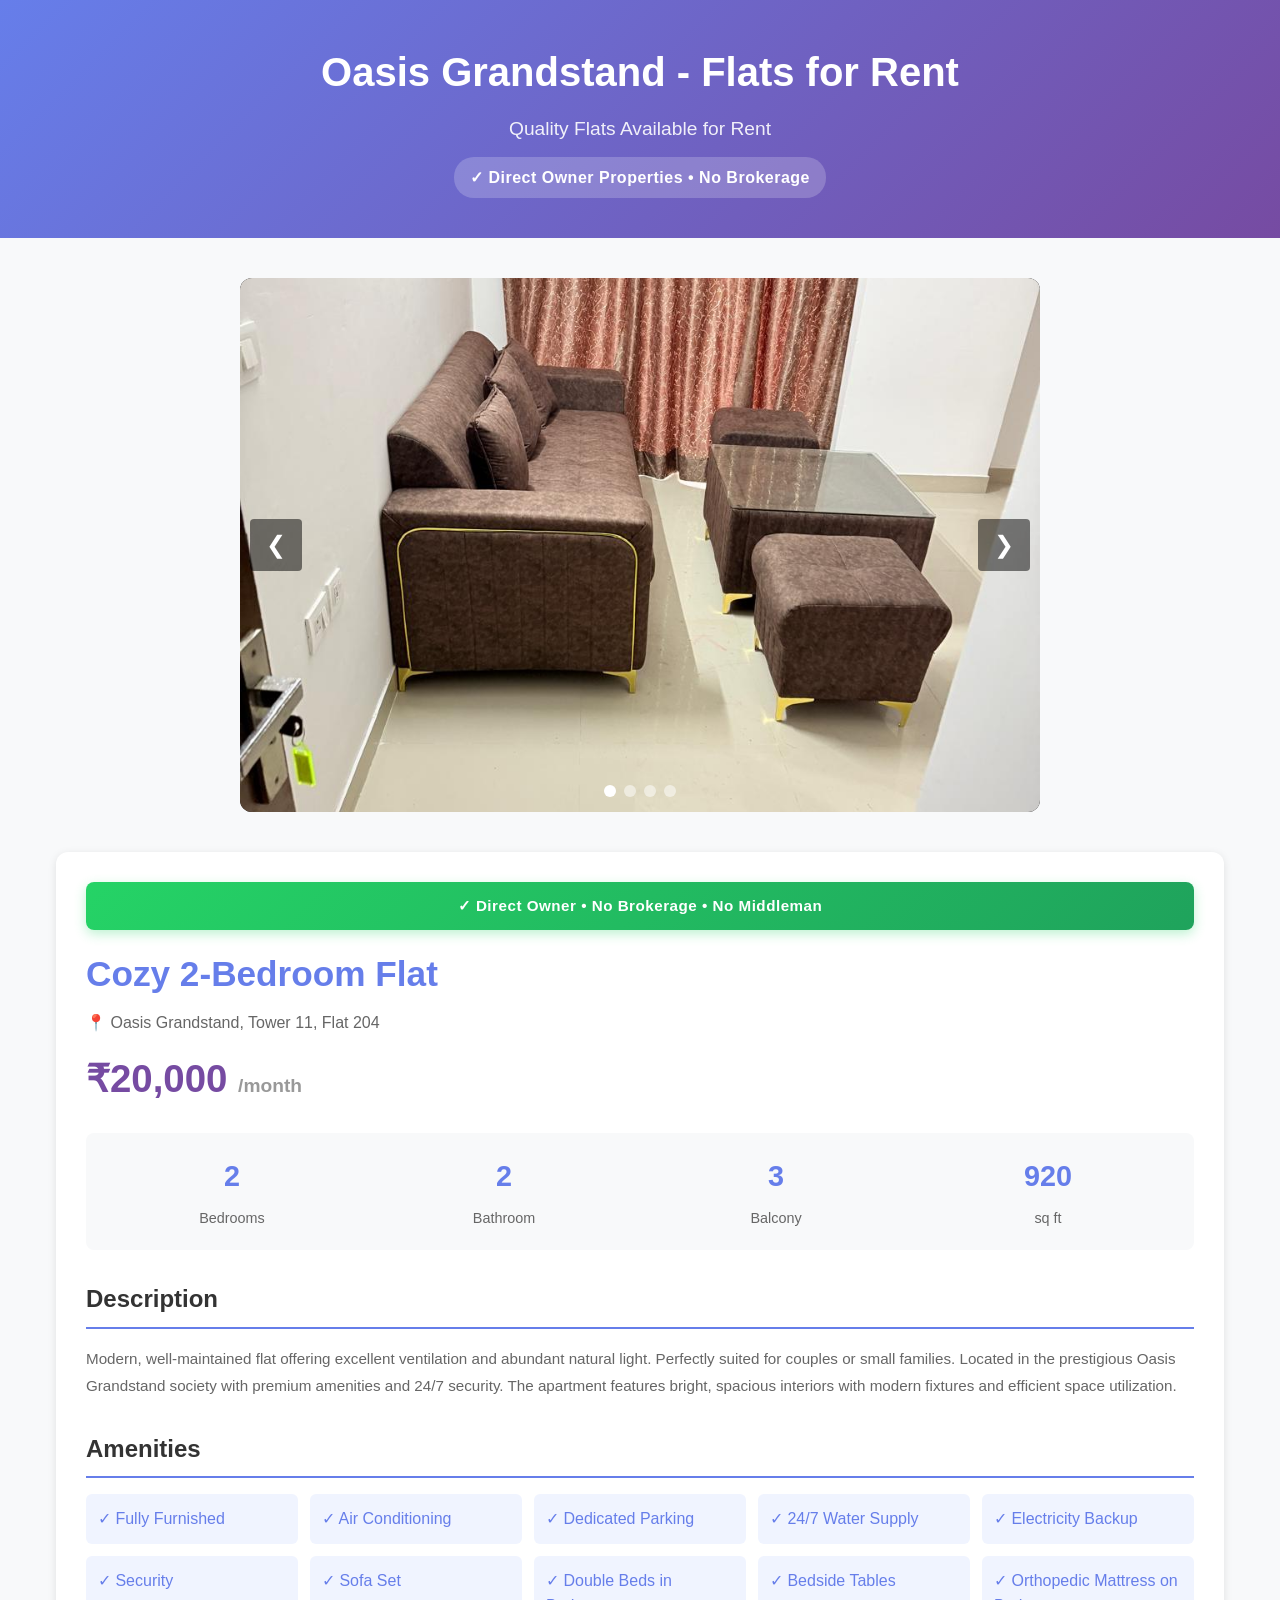
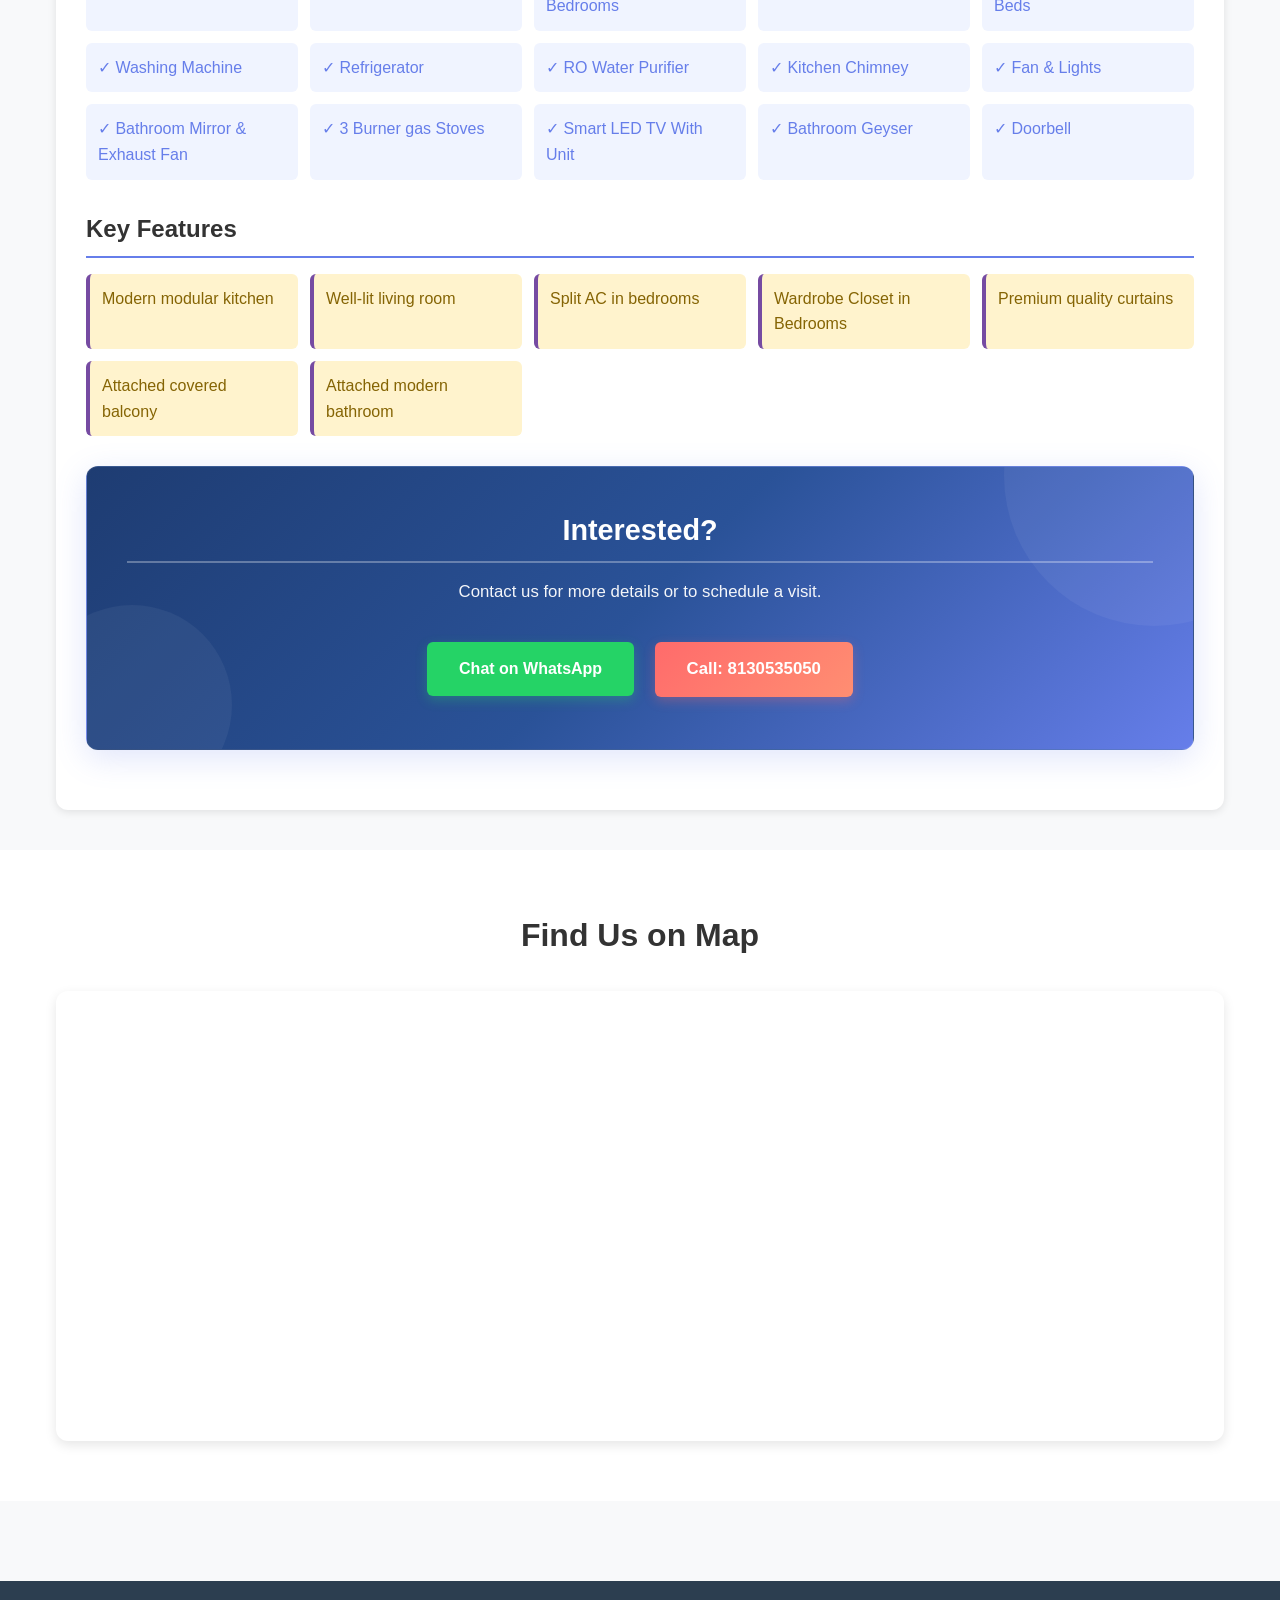
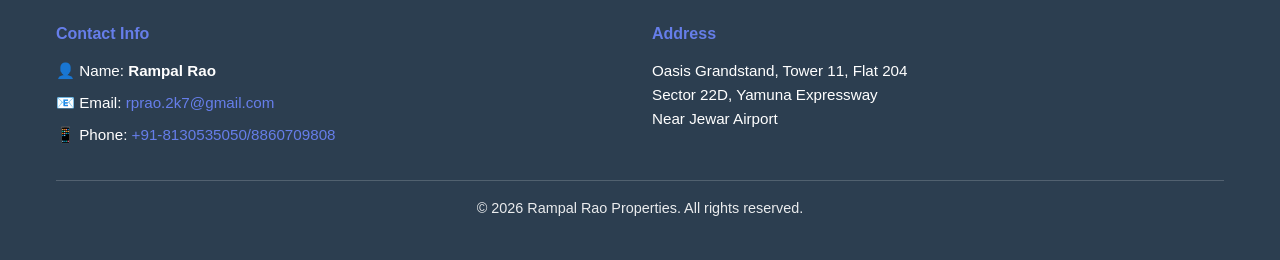
==== phoenix-204.html @ 19b85dd9 "file name renamed" ====
<!DOCTYPE html>
<html lang="en">
<head>
    <meta charset="UTF-8">
    <meta name="viewport" content="width=device-width, initial-scale=1.0">
    <title>Spacious 2-BHK Flat</title>
    <link rel="stylesheet" href="styles.css">
    <link rel="stylesheet" href="property.css">
</head>
<body>
    <header>
        <div class="container">
            <h1>Oasis Grandstand - Flats for Rent</h1>
            <p class="tagline">Quality Flats Available for Rent</p>
            <p class="direct-owner-badge">✓ Direct Owner Properties • No Brokerage</p>
        </div>
    </header>

    <nav class="mobile-nav">
        <a href="index.html" class="nav-link">← Back</a>
        <a href="#contact" class="nav-link">Contact</a>
    </nav>

    <main>
        <div class="container">
            <section class="property-detail">
                <!-- Image Slider -->
                <div class="slider-container">
                    <div class="slider">
                        <img class="slide active" src="images/flat1-1.jpg" alt="Living Room">
                        <img class="slide" src="images/flat1-2.jpg" alt="Master Bedroom">
                        <img class="slide" src="images/flat1-3.jpg" alt="Kitchen">
                        <img class="slide" src="images/flat1-4.jpg" alt="Bathroom1">
                        <img class="slide" src="images/flat1-5.jpg" alt="Bathroom-1">
                        <img class="slide" src="images/flat1-6.jpg" alt="Bathroom-2">
                        <img class="slide" src="images/flat1-7.jpg" alt="Kitchen-1">
                        <img class="slide" src="images/flat1-8.jpg" alt="Kitchen-2">
                        <img class="slide" src="images/flat1-9.jpg" alt="TV Unit">
                        <img class="slide" src="images/flat1-10.jpg" alt="Balcony View">

                    </div>
                    <button class="slider-btn prev" onclick="changeSlide(-1)">❮</button>
                    <button class="slider-btn next" onclick="changeSlide(1)">❯</button>
                    <div class="slider-dots">
                        <span class="dot active" onclick="currentSlide(0)"></span>
                        <span class="dot" onclick="currentSlide(1)"></span>
                        <span class="dot" onclick="currentSlide(2)"></span>
                        <span class="dot" onclick="currentSlide(3)"></span>
                    </div>
                </div>

                <!-- Video Section -->
                <!--<div class="video-section">
                    <h2>📹 Virtual Tour</h2>
                    <div class="video-container">
                        <iframe width="100%" height="500" src="https://www.youtube.com/embed/dQw4w9WgXcQ" allow="accelerometer; autoplay; clipboard-write; encrypted-media; gyroscope; picture-in-picture" allowfullscreen></iframe>
                    </div>
                    <p class="video-description">Watch a complete virtual tour of our beautiful 2-bedroom flat. See the spacious living areas, modern kitchen, comfortable bedrooms, and premium amenities.</p>
                </div>-->

                <!-- Property Details -->
                <div class="property-info">
                    <div class="no-brokerage-badge">✓ Direct Owner • No Brokerage • No Middleman</div>
                    <h1>Cozy 2-Bedroom Flat</h1>
                    <p class="location">📍 Oasis Grandstand, Tower 11, Flat 204</p>
                    <p class="price-large">₹20,000 <span class="period">/month</span></p>

                    <!-- Basic Info -->
                    <div class="property-stats">
                        <div class="stat">
                            <span class="stat-value">2</span>
                            <span class="stat-label">Bedrooms</span>
                        </div>
                        <div class="stat">
                            <span class="stat-value">2</span>
                            <span class="stat-label">Bathroom</span>
                        </div>
                        <div class="stat">
                            <span class="stat-value">3</span>
                            <span class="stat-label">Balcony</span>
                        </div>
                        <div class="stat">
                            <span class="stat-value">920</span>
                            <span class="stat-label">sq ft</span>
                        </div>
                    </div>

                    <!-- Description -->
                    <div class="description-section">
                        <h2>Description</h2>
                        <p>Modern, well-maintained flat offering excellent ventilation and abundant natural light. Perfectly suited for couples or small families. Located in the prestigious Oasis Grandstand society with premium amenities and 24/7 security. The apartment features bright, spacious interiors with modern fixtures and efficient space utilization.</p>
                    </div>

                    <!-- Amenities -->
                    <div class="amenities-section">
                        <h2>Amenities</h2>
                        <ul class="amenities-list">
                            <li>✓ Fully Furnished</li>
                            <li>✓ Air Conditioning</li>
                            <li>✓ Dedicated Parking</li>
                            <li>✓ 24/7 Water Supply</li>
                            <li>✓ Electricity Backup</li>
                            <li>✓ Security</li>
                            <li>✓ Sofa Set</li>
                            <li>✓ Double Beds in Bedrooms</li>
                            <li>✓ Bedside Tables</li>
                            <li>✓ Orthopedic Mattress on Beds</li>
                            <li>✓ Washing Machine</li>
                            <li>✓ Refrigerator</li>
                            <li>✓ RO Water Purifier</li>
                            <li>✓ Kitchen Chimney</li>
                            <li>✓ Fan & Lights</li>
                            <li>✓ Bathroom Mirror & Exhaust Fan</li>
                            <li>✓ 3 Burner gas Stoves</li>
                            <li>✓ Smart LED TV With Unit </li>
                            <li>✓ Bathroom Geyser</li>
                            <li>✓ Doorbell</li>
                        </ul>
                    </div>

                    <!-- Features -->
                    <div class="features-section">
                        <h2>Key Features</h2>
                        <ul class="features-list">
                            <li>Modern modular kitchen</li>
                            <li>Well-lit living room</li>
                            <li>Split AC in bedrooms</li>
                            <li>Wardrobe Closet in Bedrooms</li>
                            <li>Premium quality curtains</li>
                            <li>Attached covered balcony</li>
                            <li>Attached modern bathroom</li>
                        </ul>
                    </div>

                    <!-- Contact -->
                    <div class="contact-section">
                        <h2>Interested?</h2>
                        <p>Contact us for more details or to schedule a visit.</p>
                        <a class="whatsapp" href="https://wa.me/918130535050" target="_blank">Chat on WhatsApp</a>
                        <a class="btn btn-primary btn-large" href="tel:+918130535050">Call: 8130535050</a>
                    </div>
                </div>
            </section>
        </div>

        <!-- Google Map Section -->
        <section class="map-section">
            <div class="container">
                <h2>Find Us on Map</h2>
                <div class="map-container">
                    <iframe src="https://maps.google.com/maps?q=oasis+grandstand+yamuna+expressway&t=&z=13&ie=UTF8&iwloc=&output=embed" width="100%" height="450" style="border:0;" allowfullscreen="" loading="lazy" referrerpolicy="no-referrer-when-downgrade"></iframe>
                </div>
            </div>
        </section>
    </main>

<footer id="contact">
        <div class="container">
            <div class="footer-content">
                <div class="footer-section">
                    <h4>Contact Info</h4>
                    <p>👤 Name: <strong>Rampal Rao</strong></p>
                    <p>📧 Email: <a href="mailto:contact@rprao.2k7@gmail.com">rprao.2k7@gmail.com</a></p>
                    <p>📱 Phone: <a href="tel:+91-8130535050">+91-8130535050/8860709808</a></p>
                </div>
                <div class="footer-section">
                    <h4>Address</h4>
                    <p>Oasis Grandstand, Tower 11, Flat 204<br />Sector 22D, Yamuna Expressway<br />Near Jewar Airport</p>
                </div>
            </div>
            <p class="copyright">&copy; 2026 Rampal Rao Properties. All rights reserved.</p>
        </div>
    </footer>

    <script src="property.js"></script>
</body>
</html>
---- styles.css ----
* {
    margin: 0;
    padding: 0;
    box-sizing: border-box;
}

html {
    scroll-behavior: smooth;
}

body {
    font-family: -apple-system, BlinkMacSystemFont, 'Segoe UI', Roboto, Oxygen, Ubuntu, Cantarell, sans-serif;
    line-height: 1.6;
    color: #333;
    background-color: #f8f9fa;
}

.container {
    max-width: 1200px;
    margin: 0 auto;
    padding: 0 16px;
}

/* Header */
header {
    background: linear-gradient(135deg, #667eea 0%, #764ba2 100%);
    color: white;
    padding: 40px 16px;
    text-align: center;
}

header h1 {
    font-size: clamp(1.8em, 5vw, 2.5em);
    margin-bottom: 10px;
    word-break: break-word;
}

.tagline {
    font-size: clamp(1em, 4vw, 1.2em);
    opacity: 0.9;
}

.direct-owner-badge {
    font-size: clamp(0.85em, 3vw, 1em);
    background: rgba(255, 255, 255, 0.2);
    padding: 8px 16px;
    border-radius: 20px;
    display: inline-block;
    margin-top: 12px;
    font-weight: 600;
    letter-spacing: 0.5px;
}

/* Mobile Navigation */
.mobile-nav {
    display: none;
    background: #667eea;
    padding: 10px 0;
    position: sticky;
    top: 0;
    z-index: 100;
}

.mobile-nav a {
    display: inline-block;
    color: white;
    text-decoration: none;
    padding: 10px 16px;
    font-size: 0.95em;
    transition: background 0.3s ease;
}

.mobile-nav a:active {
    background: rgba(0,0,0,0.2);
}

/* Main Content */
main {
    padding: 40px 0;
}

.listings h2 {
    text-align: center;
    font-size: clamp(1.5em, 5vw, 2em);
    margin-bottom: 30px;
    color: #333;
}

/* Flat Cards */
.flat-card {
    background: white;
    border-radius: 12px;
    overflow: hidden;
    margin-bottom: 30px;
    box-shadow: 0 2px 8px rgba(0,0,0,0.1);
    transition: transform 0.3s ease, box-shadow 0.3s ease;
    display: grid;
    grid-template-columns: 1fr 1fr;
    gap: 0;
}

.flat-card:active,
.flat-card:hover {
    transform: translateY(-4px);
    box-shadow: 0 4px 16px rgba(0,0,0,0.15);
}

.flat-image-wrapper {
    overflow: hidden;
    background: #e9ecef;
    min-height: 250px;
}

.flat-card img {
    width: 100%;
    height: 100%;
    object-fit: cover;
    display: block;
}

.flat-details {
    padding: 24px;
    display: flex;
    flex-direction: column;
    justify-content: space-between;
}

.flat-details h3 {
    font-size: clamp(1.3em, 4vw, 1.8em);
    color: #667eea;
    margin-bottom: 8px;
}

.location {
    color: #666;
    font-size: 1em;
    margin-bottom: 12px;
}

.features {
    list-style: none;
    display: grid;
    grid-template-columns: 1fr 1fr;
    gap: 8px;
    margin-bottom: 12px;
    font-size: 0.9em;
}

.features li {
    padding: 6px 0;
    border-bottom: 1px solid #eee;
}

.features li:before {
    content: "✓ ";
    color: #667eea;
    font-weight: bold;
}

.description {
    color: #666;
    margin-bottom: 16px;
    font-size: 0.9em;
    line-height: 1.5;
}

.price {
    font-size: clamp(1.3em, 4vw, 1.8em);
    color: #764ba2;
    font-weight: bold;
    margin-bottom: 16px;
}

.period {
    font-size: 0.55em;
    color: #999;
}

/* Buttons */
.btn {
    padding: 14px 24px;
    border: none;
    border-radius: 6px;
    font-size: 1em;
    cursor: pointer;
    transition: all 0.3s ease;
    font-weight: 600;
    text-align: center;
    min-height: 44px;
    display: flex;
    align-items: center;
    justify-content: center;
}

.btn-primary {
    background: linear-gradient(135deg, #667eea 0%, #764ba2 100%);
    color: white;
}

.btn-primary:active {
    transform: scale(0.98);
}

.btn-primary:hover {
    opacity: 0.9;
}

/* Footer */
footer {
    background: #2c3e50;
    color: white;
    padding: 40px 16px;
    margin-top: 40px;
}

.footer-content {
    display: grid;
    grid-template-columns: repeat(auto-fit, minmax(200px, 1fr));
    gap: 24px;
    margin-bottom: 24px;
}

.footer-section h4 {
    margin-bottom: 12px;
    color: #667eea;
}

.footer-section p {
    margin-bottom: 8px;
    font-size: 0.95em;
}

footer a {
    color: #667eea;
    text-decoration: none;
    transition: opacity 0.3s ease;
}

footer a:active,
footer a:hover {
    opacity: 0.8;
}

.copyright {
    text-align: center;
    border-top: 1px solid rgba(255,255,255,0.2);
    padding-top: 16px;
    font-size: 0.9em;
    opacity: 0.9;
}

#visit-counter {
    margin-left: 12px;
    padding: 4px 8px;
    background: rgba(255,255,255,0.1);
    border-radius: 4px;
    display: inline-block;
}

#visit-counter strong {
    color: #FFD700;
    font-weight: 700;
}

/* Tablet (768px and below) */
@media (max-width: 768px) {
    .container {
        padding: 0 12px;
    }

    header {
        padding: 30px 12px;
    }

    header h1 {
        font-size: 1.6em;
    }

    .tagline {
        font-size: 1em;
    }

    .direct-owner-badge {
        font-size: 0.8em;
        padding: 6px 12px;
        margin-top: 10px;
    }

    .mobile-nav {
        display: flex;
        gap: 0;
    }

    .mobile-nav a {
        flex: 1;
        text-align: center;
        padding: 12px 8px;
    }

    main {
        padding: 30px 0;
    }

    .listings h2 {
        font-size: 1.4em;
        margin-bottom: 24px;
    }

    .flat-card {
        grid-template-columns: 1fr;
        margin-bottom: 24px;
    }

    .flat-image-wrapper {
        min-height: 280px;
    }

    .flat-details {
        padding: 20px;
    }

    .flat-details h3 {
        font-size: 1.4em;
    }

    .features {
        grid-template-columns: 1fr 1fr;
    }

    .footer-content {
        grid-template-columns: 1fr;
        gap: 16px;
    }
}

/* Mobile (480px and below) */
@media (max-width: 480px) {
    .container {
        padding: 0 12px;
    }

    header {
        padding: 24px 12px;
    }

    header h1 {
        font-size: 1.4em;
    }

    .tagline {
        font-size: 0.9em;
    }

    .direct-owner-badge {
        font-size: 0.75em;
        padding: 6px 10px;
        margin-top: 8px;
        letter-spacing: 0px;
    }

    .mobile-nav {
        padding: 24px 0;
    }

    .listings h2 {
        font-size: 1.2em;
        margin-bottom: 20px;
    }

    .flat-details {
        padding: 16px;
    }

    .flat-details h3 {
        font-size: 1.2em;
        margin-bottom: 6px;
    }

    .location {
        font-size: 0.9em;
    }

    .features {
        grid-template-columns: 1fr;
        gap: 4px;
        font-size: 0.85em;
    }

    .features li {
        padding: 4px 0;
    }

    .description {
        font-size: 0.85em;
        margin-bottom: 12px;
    }

    .price {
        font-size: 1.4em;
        margin-bottom: 12px;
    }

    .btn {
        padding: 12px 20px;
        min-height: 40px;
        font-size: 0.95em;
    }

    footer {
        padding: 30px 12px;
    }

    .footer-content {
        gap: 12px;
    }

    .footer-section h4 {
        font-size: 0.95em;
    }

    .footer-section p {
        font-size: 0.85em;
    }

    .copyright {
        font-size: 0.8em;
    }
}

/* Map Section */
.map-section {
    background: white;
    padding: 60px 0;
    margin-bottom: 0;
}

.map-section h2 {
    text-align: center;
    font-size: clamp(1.5em, 5vw, 2em);
    margin-bottom: 30px;
    color: #333;
}

.map-container {
    width: 100%;
    border-radius: 12px;
    overflow: hidden;
    box-shadow: 0 4px 12px rgba(0, 0, 0, 0.1);
}

.map-container iframe {
    width: 100%;
    display: block;
    border: none;
}

@media (max-width: 768px) {
    .map-section {
        padding: 40px 0;
    }

    .map-section h2 {
        font-size: 1.4em;
        margin-bottom: 20px;
    }

    .map-container iframe {
        height: 350px !important;
    }
}

@media (max-width: 480px) {
    .map-section {
        padding: 30px 0;
    }

    .map-section h2 {
        font-size: 1.2em;
        margin-bottom: 16px;
    }

    .map-container iframe {
        height: 280px !important;
    }

    #visit-counter {
        display: block;
        margin-left: 0;
        margin-top: 12px;
        font-size: 0.85em;
    }
}
---- property.css ----
/* Image Slider */
.slider-container {
    position: relative;
    width: 100%;
    max-width: 800px;
    margin: 0 auto 40px;
    background: #000;
    border-radius: 12px;
    overflow: hidden;
}

.slider {
    position: relative;
    width: 100%;
    padding-bottom: 66.67%;
}

.slide {
    position: absolute;
    top: 0;
    left: 0;
    width: 100%;
    height: 100%;
    object-fit: cover;
    opacity: 0;
    transition: opacity 0.5s ease-in-out;
}

.slide.active {
    opacity: 1;
}

.slider-btn {
    position: absolute;
    top: 50%;
    transform: translateY(-50%);
    background: rgba(0,0,0,0.5);
    color: white;
    border: none;
    padding: 12px 16px;
    font-size: 1.5em;
    cursor: pointer;
    z-index: 10;
    transition: background 0.3s ease;
    border-radius: 4px;
}

.slider-btn:hover,
.slider-btn:active {
    background: rgba(0,0,0,0.8);
}

.slider-btn.prev {
    left: 10px;
}

.slider-btn.next {
    right: 10px;
}

.slider-dots {
    position: absolute;
    bottom: 15px;
    left: 50%;
    transform: translateX(-50%);
    display: flex;
    gap: 8px;
    z-index: 10;
}

.dot {
    width: 12px;
    height: 12px;
    border-radius: 50%;
    background: rgba(255,255,255,0.5);
    cursor: pointer;
    transition: background 0.3s ease;
}

.dot.active {
    background: white;
}

.dot:hover {
    background: rgba(255,255,255,0.8);
}

/* Property Details */
.property-detail {
    margin-bottom: 40px;
}

/* Video Section */
.video-section {
    background: white;
    padding: 30px;
    border-radius: 12px;
    box-shadow: 0 2px 8px rgba(0,0,0,0.1);
    margin-bottom: 30px;
}

.video-section h2 {
    font-size: 1.6em;
    color: #667eea;
    margin-bottom: 20px;
    text-align: center;
}

.video-container {
    width: 100%;
    max-width: 900px;
    margin: 0 auto 20px;
    border-radius: 8px;
    overflow: hidden;
    box-shadow: 0 4px 12px rgba(0,0,0,0.1);
}

.video-container iframe {
    width: 100%;
    display: block;
    min-height: 400px;
}

.video-description {
    color: #666;
    font-size: 0.95em;
    line-height: 1.6;
    text-align: center;
    margin-top: 16px;
}

.property-info {
    background: white;
    padding: 30px;
    border-radius: 12px;
    box-shadow: 0 2px 8px rgba(0,0,0,0.1);
}

.no-brokerage-badge {
    background: linear-gradient(135deg, #25D366 0%, #1fa35c 100%);
    color: white;
    padding: 12px 16px;
    border-radius: 8px;
    font-weight: 600;
    font-size: 0.95em;
    margin-bottom: 16px;
    text-align: center;
    box-shadow: 0 4px 12px rgba(37, 211, 102, 0.3);
    letter-spacing: 0.5px;
}

.property-info h1 {
    font-size: clamp(1.8em, 5vw, 2.2em);
    color: #667eea;
    margin-bottom: 8px;
}

.price-large {
    font-size: clamp(1.8em, 5vw, 2.4em);
    color: #764ba2;
    font-weight: bold;
    margin-bottom: 24px;
}

.period {
    font-size: 0.5em;
    color: #999;
}

/* Property Stats */
.property-stats {
    display: grid;
    grid-template-columns: repeat(auto-fit, minmax(120px, 1fr));
    gap: 20px;
    margin-bottom: 30px;
    padding: 20px;
    background: #f8f9fa;
    border-radius: 8px;
}

.stat {
    text-align: center;
}

.stat-value {
    display: block;
    font-size: 1.8em;
    font-weight: bold;
    color: #667eea;
    margin-bottom: 8px;
}

.stat-label {
    display: block;
    font-size: 0.9em;
    color: #666;
}

/* Sections */
.description-section,
.amenities-section,
.features-section,
.contact-section {
    margin-bottom: 30px;
}

.description-section h2,
.amenities-section h2,
.features-section h2,
.contact-section h2 {
    font-size: 1.5em;
    color: #333;
    margin-bottom: 16px;
    border-bottom: 2px solid #667eea;
    padding-bottom: 8px;
}

.description-section p {
    color: #666;
    line-height: 1.8;
    font-size: 0.95em;
}

/* Amenities List */
.amenities-list {
    list-style: none;
    display: grid;
    grid-template-columns: repeat(auto-fit, minmax(200px, 1fr));
    gap: 12px;
}

.amenities-list li {
    padding: 12px;
    background: #f0f4ff;
    border-radius: 6px;
    color: #667eea;
    font-weight: 500;
}

/* Features List */
.features-list {
    list-style: none;
    display: grid;
    grid-template-columns: repeat(auto-fit, minmax(200px, 1fr));
    gap: 12px;
}

.features-list li {
    padding: 12px;
    background: #fff3cd;
    border-radius: 6px;
    color: #856404;
    font-weight: 500;
    border-left: 4px solid #764ba2;
}

/* Contact Section */
.contact-section {
    background: linear-gradient(135deg, #1e3c72 0%, #2a5298 50%, #667eea 100%);
    color: white;
    padding: 40px;
    border-radius: 12px;
    text-align: center;
    box-shadow: 0 8px 32px rgba(102, 126, 234, 0.2);
    border: 1px solid rgba(255, 255, 255, 0.1);
    position: relative;
    overflow: hidden;
}

.contact-section::before {
    content: '';
    position: absolute;
    top: -50%;
    right: -10%;
    width: 300px;
    height: 300px;
    background: rgba(255, 255, 255, 0.05);
    border-radius: 50%;
    z-index: 0;
}

.contact-section::after {
    content: '';
    position: absolute;
    bottom: -20%;
    left: -5%;
    width: 200px;
    height: 200px;
    background: rgba(255, 255, 255, 0.05);
    border-radius: 50%;
    z-index: 0;
}

.contact-section h2 {
    color: white;
    border-bottom-color: rgba(255, 255, 255, 0.3);
    position: relative;
    z-index: 1;
    font-size: 1.8em;
    margin-bottom: 16px;
    font-weight: 700;
}

.contact-section p {
    margin-bottom: 24px;
    font-size: 1.05em;
    position: relative;
    z-index: 1;
    line-height: 1.6;
    opacity: 0.95;
}

.btn-large {
    font-size: 1.1em;
    padding: 16px 40px;
    min-height: 48px;
}

/* WhatsApp Link */
.contact-section .whatsapp {
    display: inline-block;
    background: #25D366;
    color: white;
    padding: 14px 32px;
    border-radius: 6px;
    text-decoration: none;
    font-weight: 600;
    margin: 12px 8px;
    transition: all 0.3s ease;
    position: relative;
    z-index: 1;
    font-size: 1em;
    min-height: 44px;
    display: inline-flex;
    align-items: center;
    box-shadow: 0 4px 12px rgba(37, 211, 102, 0.3);
}

.contact-section .whatsapp:hover,
.contact-section .whatsapp:active {
    background: #1fa35c;
    transform: translateY(-2px);
    box-shadow: 0 6px 16px rgba(37, 211, 102, 0.4);
}

.contact-section .btn-primary {
    background: linear-gradient(135deg, #FF6B6B 0%, #FF8E72 100%);
    color: white;
    padding: 14px 32px;
    margin: 12px 8px;
    position: relative;
    z-index: 1;
    font-size: 1.05em;
    min-height: 48px;
    box-shadow: 0 4px 12px rgba(255, 107, 107, 0.3);
    transition: all 0.3s ease;
    text-decoration: none;
    display: inline-flex;
    align-items: center;
}

.contact-section .btn-primary:hover,
.contact-section .btn-primary:active {
    transform: translateY(-2px);
    box-shadow: 0 6px 16px rgba(255, 107, 107, 0.4);
}

/* Tablet Responsiveness */
@media (max-width: 768px) {
    .video-section {
        padding: 20px;
        margin-bottom: 20px;
    }

    .video-section h2 {
        font-size: 1.4em;
        margin-bottom: 16px;
    }

    .video-container iframe {
        min-height: 300px;
    }

    .video-description {
        font-size: 0.9em;
    }

    .property-info {
        padding: 20px;
    }

    .no-brokerage-badge {
        font-size: 0.9em;
        padding: 10px 14px;
        margin-bottom: 14px;
    }

    .property-info h1 {
        font-size: 1.6em;
    }

    .price-large {
        font-size: 1.8em;
    }

    .property-stats {
        grid-template-columns: 1fr 1fr 1fr;
        gap: 12px;
        padding: 16px;
    }

    .amenities-list,
    .features-list {
        grid-template-columns: 1fr;
    }

    .amenities-list li,
    .features-list li {
        padding: 10px;
        font-size: 0.9em;
    }

    .contact-section {
        padding: 28px;
    }
}

/* Mobile Responsiveness */
@media (max-width: 480px) {
    .video-section {
        padding: 16px;
        margin-bottom: 16px;
    }

    .video-section h2 {
        font-size: 1.2em;
        margin-bottom: 14px;
    }

    .video-container iframe {
        min-height: 220px;
    }

    .video-description {
        font-size: 0.85em;
        margin-top: 12px;
    }

    .property-info {
        padding: 16px;
    }

    .no-brokerage-badge {
        font-size: 0.85em;
        padding: 10px 12px;
        margin-bottom: 12px;
    }

    .property-info h1 {
        font-size: 1.4em;
    }

    .price-large {
        font-size: 1.6em;
    }

    .property-stats {
        grid-template-columns: 1fr;
        gap: 8px;
        padding: 12px;
    }

    .slider-btn {
        padding: 10px 12px;
        font-size: 1.2em;
    }

    .slider-btn.prev {
        left: 5px;
    }

    .slider-btn.next {
        right: 5px;
    }

    .description-section h2,
    .amenities-section h2,
    .features-section h2,
    .contact-section h2 {
        font-size: 1.2em;
    }

    .amenities-list li,
    .features-list li {
        padding: 8px;
        font-size: 0.85em;
    }

    .contact-section {
        padding: 20px;
    }

    .contact-section h2 {
        font-size: 1.4em;
    }

    .contact-section .whatsapp,
    .contact-section .btn-primary {
        display: flex;
        width: 100%;
        justify-content: center;
        margin: 10px 0;
        padding: 14px 20px;
    }

    .btn-large {
        font-size: 1em;
        padding: 14px 30px;
    }
}let currentSlideIndex = 0;

function changeSlide(n) {
    showSlide(currentSlideIndex += n);
}

function currentSlide(n) {
    showSlide(currentSlideIndex = n);
}

function showSlide(n) {
    const slides = document.querySelectorAll('.slide');
    const dots = document.querySelectorAll('.dot');

    if (n >= slides.length) {
        currentSlideIndex = 0;
    }
    if (n < 0) {
        currentSlideIndex = slides.length - 1;
    }

    slides.forEach(slide => slide.classList.remove('active'));
    dots.forEach(dot => dot.classList.remove('active'));

    slides[currentSlideIndex].classList.add('active');
    dots[currentSlideIndex].classList.add('active');
}
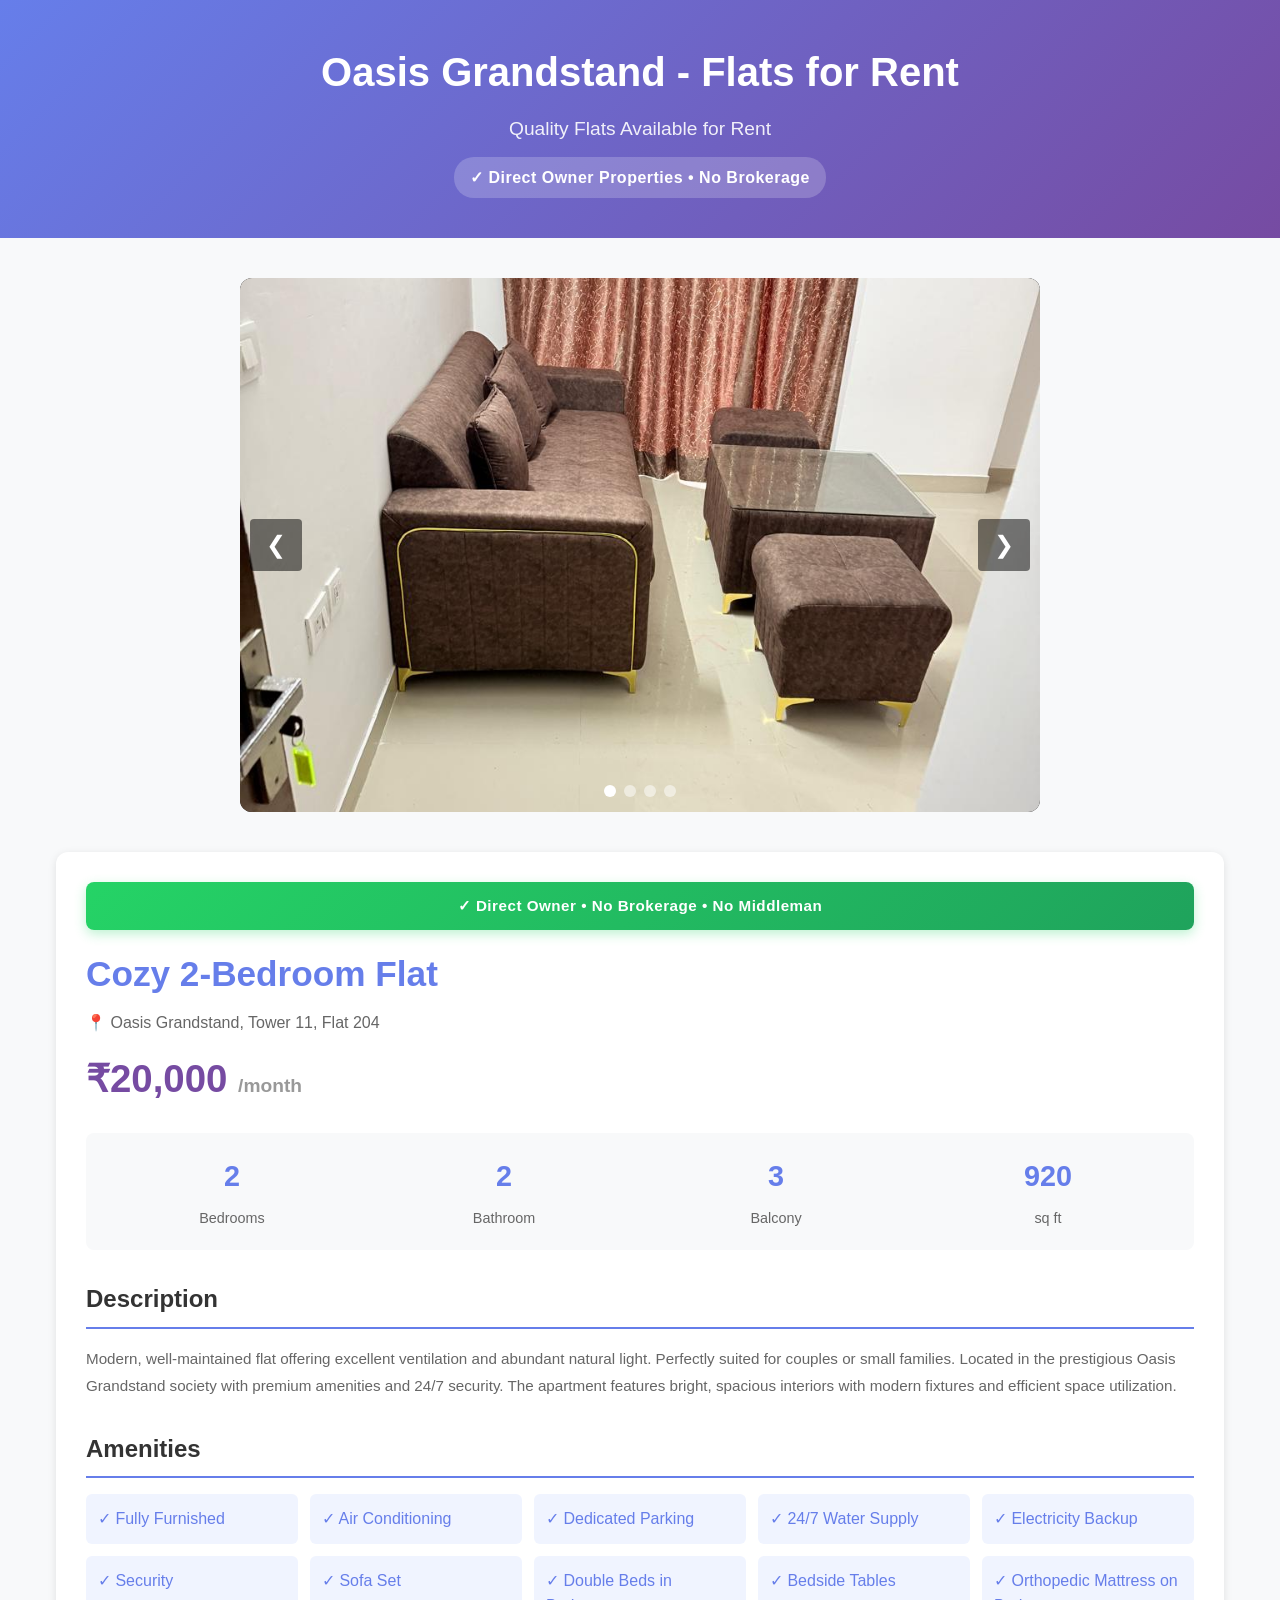
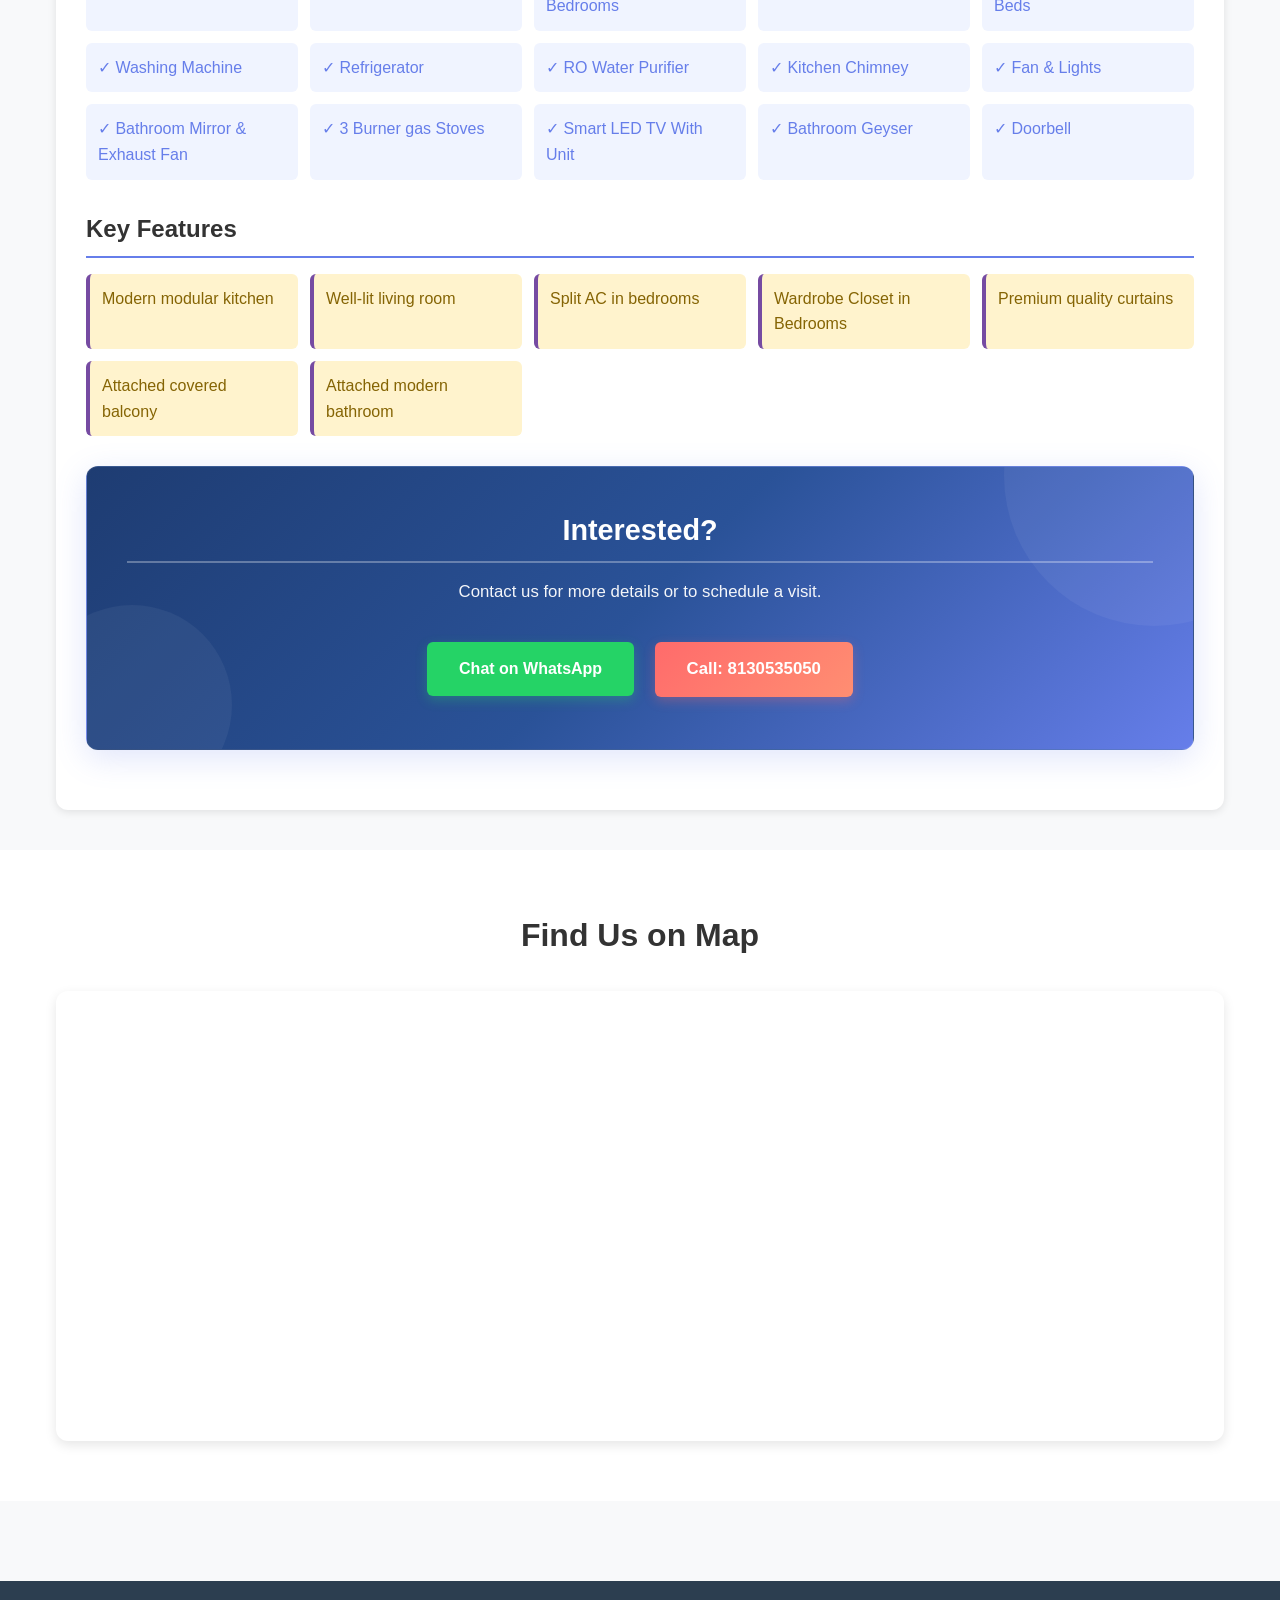
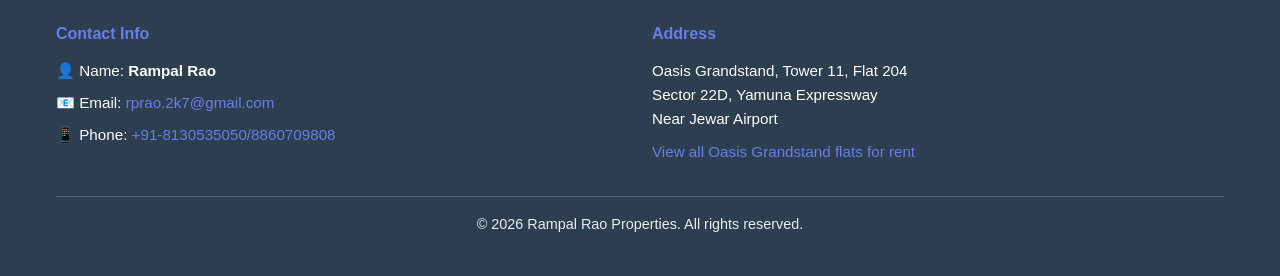
==== commit d59eec4e: "crawling issue fixed" ====
--- a/phoenix-204.html
+++ b/phoenix-204.html
@@ -3,9 +3,70 @@
 <head>
     <meta charset="UTF-8">
     <meta name="viewport" content="width=device-width, initial-scale=1.0">
-    <title>Spacious 2-BHK Flat</title>
+    <title>2-BHK Furnished Flat for Rent in Oasis Grandstand Tower 11 | No Brokerage</title>
+    <meta name="description" content="2-BHK fully furnished flat for rent in Oasis Grandstand Tower 11, Flat 204, Sector 22D, Yamuna Expressway. Direct owner listing, no brokerage, 920 sq ft, parking, AC, and security.">
+    <meta name="robots" content="index, follow">
+    <meta name="author" content="Rampal Rao Properties">
+    <meta name="keywords" content="Oasis Grandstand Tower 11 flat rent, Flat 204 Oasis Grandstand, 2 BHK furnished flat Yamuna Expressway, no brokerage rental flat Greater Noida">
+    <link rel="canonical" href="https://rentmyflat.co.in/phoenix-204.html">
+    <meta property="og:type" content="product">
+    <meta property="og:title" content="2-BHK Furnished Flat for Rent in Oasis Grandstand Tower 11">
+    <meta property="og:description" content="Direct owner 2-BHK furnished flat for rent in Oasis Grandstand Tower 11, Flat 204. No brokerage.">
+    <meta property="og:url" content="https://rentmyflat.co.in/phoenix-204.html">
+    <meta property="og:image" content="https://rentmyflat.co.in/images/flat1-1.jpg">
+    <meta property="og:site_name" content="Rent My Flat">
+    <meta name="twitter:card" content="summary_large_image">
+    <meta name="twitter:title" content="2-BHK Furnished Flat for Rent in Oasis Grandstand Tower 11">
+    <meta name="twitter:description" content="Direct owner listing. 920 sq ft furnished flat with parking, AC, and 24/7 security.">
+    <meta name="twitter:image" content="https://rentmyflat.co.in/images/flat1-1.jpg">
     <link rel="stylesheet" href="styles.css">
     <link rel="stylesheet" href="property.css">
+    <script type="application/ld+json">
+    {
+        "@context": "https://schema.org",
+        "@type": "Apartment",
+        "name": "2-BHK Furnished Flat for Rent in Oasis Grandstand Tower 11 Flat 204",
+        "description": "Modern 2-BHK furnished flat for rent in Oasis Grandstand Tower 11, Flat 204, with excellent ventilation, natural light, parking, air conditioning, and 24/7 security.",
+        "url": "https://rentmyflat.co.in/phoenix-204.html",
+        "image": [
+            "https://rentmyflat.co.in/images/flat1-1.jpg",
+            "https://rentmyflat.co.in/images/flat1-2.jpg",
+            "https://rentmyflat.co.in/images/flat1-3.jpg"
+        ],
+        "address": {
+            "@type": "PostalAddress",
+            "streetAddress": "Oasis Grandstand, Tower 11, Flat 204, Sector 22D, Yamuna Expressway",
+            "addressLocality": "Greater Noida",
+            "addressRegion": "Uttar Pradesh",
+            "addressCountry": "IN"
+        },
+        "floorSize": {
+            "@type": "QuantitativeValue",
+            "value": "920",
+            "unitCode": "FTK"
+        },
+        "numberOfRooms": 2,
+        "amenityFeature": [
+            {"@type": "LocationFeatureSpecification", "name": "Fully Furnished", "value": true},
+            {"@type": "LocationFeatureSpecification", "name": "Air Conditioning", "value": true},
+            {"@type": "LocationFeatureSpecification", "name": "Dedicated Parking", "value": true},
+            {"@type": "LocationFeatureSpecification", "name": "24/7 Security", "value": true}
+        ],
+        "offers": {
+            "@type": "Offer",
+            "price": "20000",
+            "priceCurrency": "INR",
+            "availability": "https://schema.org/InStock",
+            "url": "https://rentmyflat.co.in/phoenix-204.html",
+            "seller": {
+                "@type": "RealEstateAgent",
+                "name": "Rampal Rao Properties",
+                "telephone": "+91-8130535050",
+                "email": "rprao.2k7@gmail.com"
+            }
+        }
+    }
+    </script>
 </head>
 <body>
     <header>
@@ -166,6 +227,7 @@
                 <div class="footer-section">
                     <h4>Address</h4>
                     <p>Oasis Grandstand, Tower 11, Flat 204<br />Sector 22D, Yamuna Expressway<br />Near Jewar Airport</p>
+                    <p><a href="https://rentmyflat.co.in/">View all Oasis Grandstand flats for rent</a></p>
                 </div>
             </div>
             <p class="copyright">&copy; 2026 Rampal Rao Properties. All rights reserved.</p>
--- a/styles.css
+++ b/styles.css
@@ -109,6 +109,7 @@
     overflow: hidden;
     background: #e9ecef;
     min-height: 250px;
+    position: relative;
 }
 
 .flat-card img {
@@ -116,6 +117,23 @@
     height: 100%;
     object-fit: cover;
     display: block;
+}
+
+.rented-out-strip {
+    position: absolute;
+    top: 10px;
+    right: -40px;
+    background: linear-gradient(135deg, #ff4757 0%, #ff6348 100%);
+    color: white;
+    padding: 8px 30px 8px 90px;
+    font-weight: 700;
+    font-size: 0.8em;
+    letter-spacing: 1px;
+    transform: rotate(45deg);
+    box-shadow: 0 4px 8px rgba(0, 0, 0, 0.3);
+    text-shadow: 0 2px 4px rgba(0, 0, 0, 0.2);
+    white-space: nowrap;
+    min-width: 220px;
 }
 
 .flat-details {
